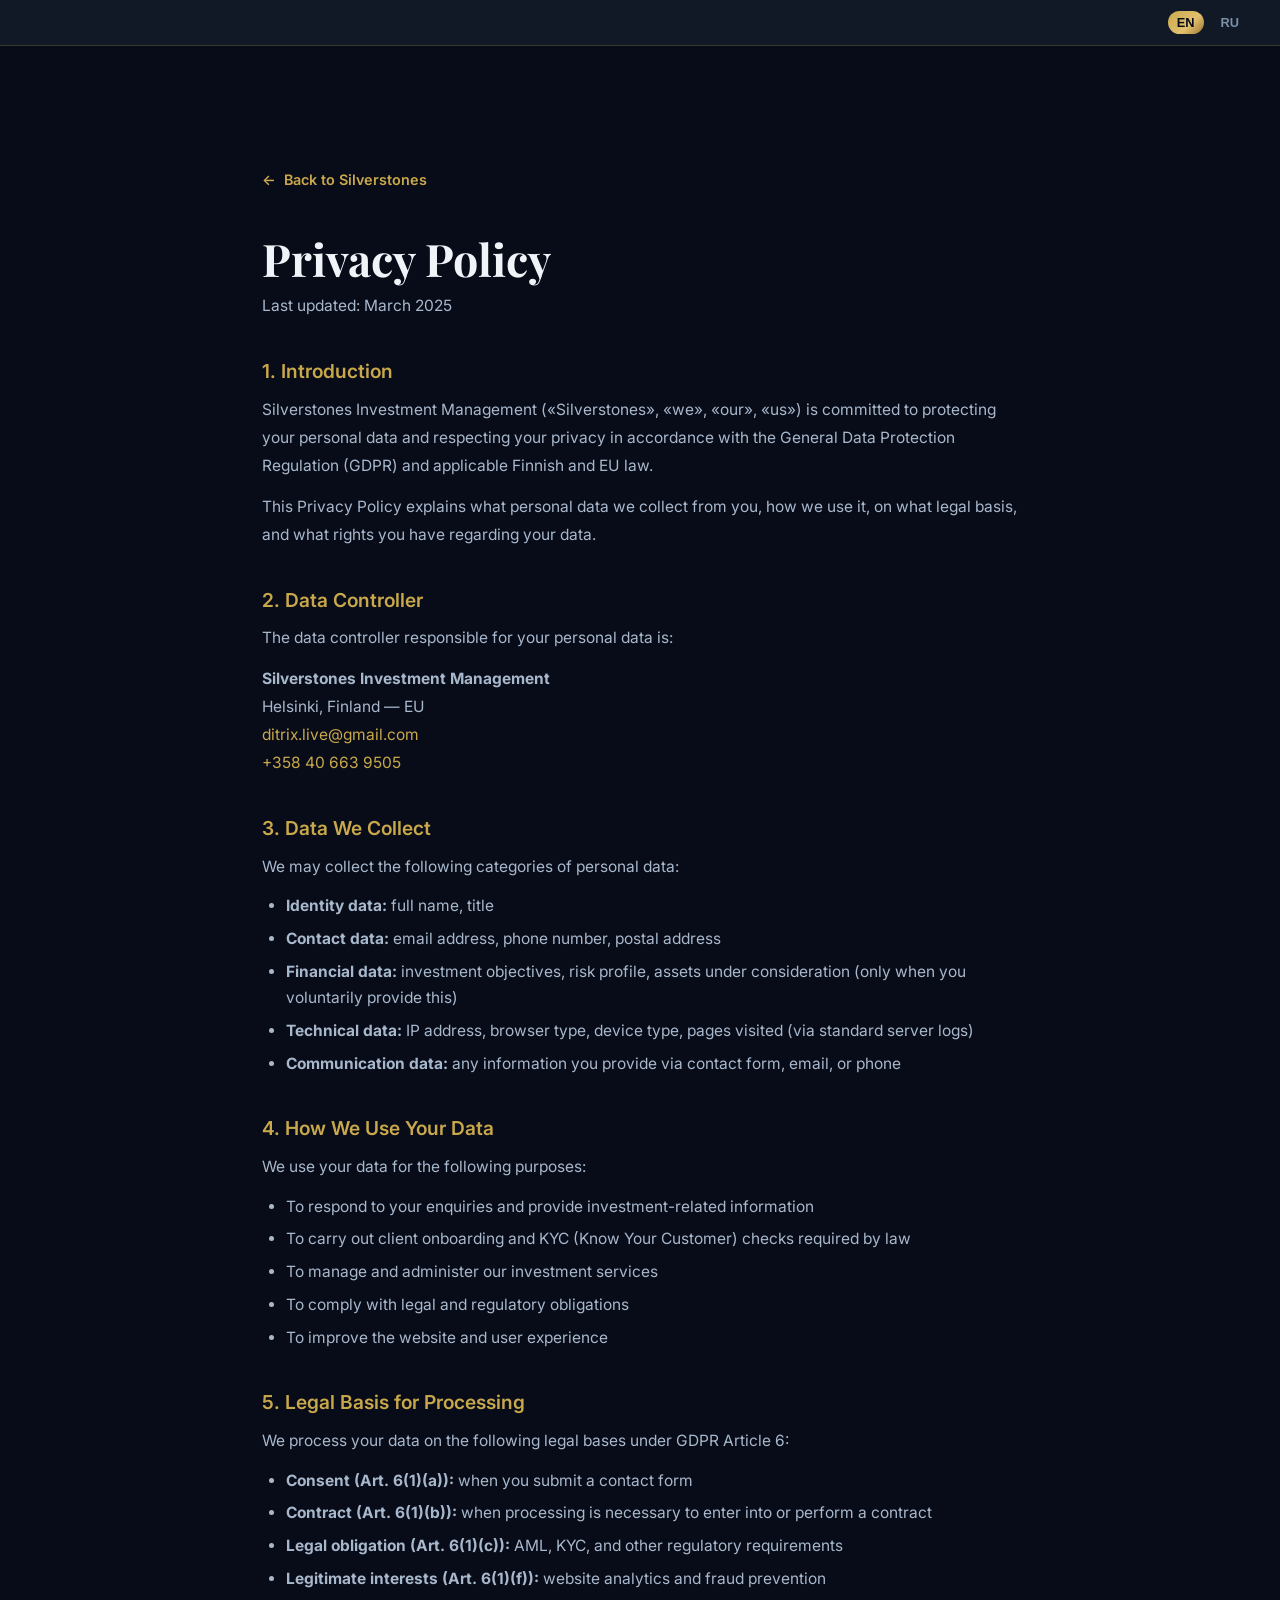
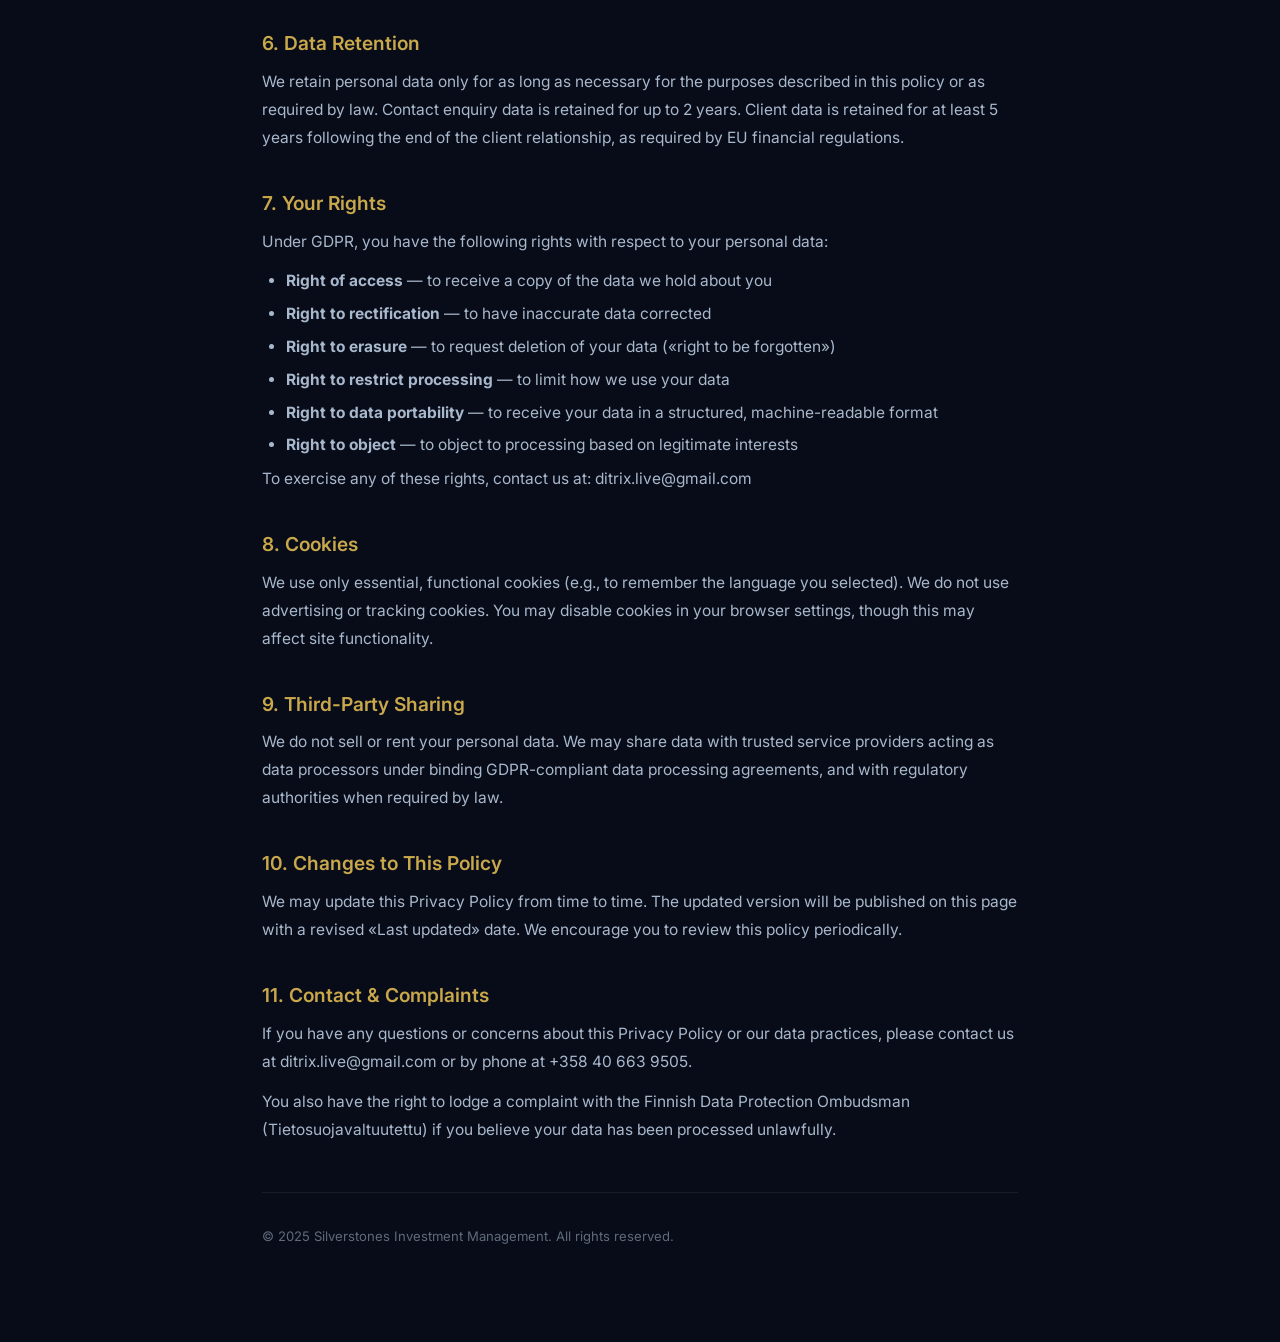
==== privacy-policy.html @ fac19ffa "Update website content and translations" ====
<!DOCTYPE html>
<html lang="en">

<head>
    <meta charset="UTF-8" />
    <meta name="viewport" content="width=device-width, initial-scale=1.0" />
    <meta name="description"
        content="Silverstones Privacy Policy — how we collect, use, and protect your personal data in compliance with GDPR." />
    <title>Privacy Policy | Silverstones</title>
    <link rel="stylesheet" href="style.css" />
    <style>
        .pp-wrap {
            max-width: 820px;
            margin: 0 auto;
            padding: 120px 2rem 80px;
        }

        .pp-wrap h1 {
            color: var(--white);
            margin-bottom: 0.5rem;
            font-size: clamp(1.8rem, 4vw, 2.8rem);
        }

        .pp-date {
            font-size: 0.85rem;
            color: var(--silver);
            margin-bottom: 3rem;
        }

        .pp-wrap h2 {
            color: var(--gold);
            font-size: 1.2rem;
            font-family: 'Inter', sans-serif;
            margin: 2.5rem 0 0.8rem;
        }

        .pp-wrap p,
        .pp-wrap li {
            color: var(--silver);
            font-size: 0.97rem;
            margin-bottom: 0.8rem;
        }

        .pp-wrap ul {
            padding-left: 1.5rem;
            list-style: disc;
        }

        .pp-wrap ul li {
            margin-bottom: 0.4rem;
        }

        .pp-back {
            display: inline-flex;
            align-items: center;
            gap: 0.5rem;
            color: var(--gold);
            font-weight: 600;
            margin-bottom: 2.5rem;
            font-size: 0.9rem;
            transition: opacity 0.2s;
        }

        .pp-back:hover {
            opacity: 0.75;
        }

        .lang-bar {
            background: var(--navy-mid);
            border-bottom: 1px solid var(--glass-border);
            padding: 0.7rem 2rem;
            display: flex;
            justify-content: flex-end;
            gap: 0.5rem;
            position: sticky;
            top: 0;
            z-index: 100;
        }
    </style>
</head>

<body>

    <div class="lang-bar">
        <button class="lang-btn active" id="btn-en" onclick="setLang('en')">EN</button>
        <button class="lang-btn" id="btn-ru" onclick="setLang('ru')">RU</button>
    </div>

    <div class="pp-wrap">
        <a href="index.html" class="pp-back">
            ← <span data-en="Back to Silverstones" data-ru="Назад на сайт">Back to Silverstones</span>
        </a>

        <h1 data-en="Privacy Policy" data-ru="Политика конфиденциальности">Privacy Policy</h1>
        <p class="pp-date" data-en="Last updated: March 2025" data-ru="Последнее обновление: март 2025">Last updated:
            March 2025</p>

        <!-- 1 -->
        <h2 data-en="1. Introduction" data-ru="1. Введение">1. Introduction</h2>
        <p data-en="Silverstones Investment Management («Silverstones», «we», «our», «us») is committed to protecting your personal data and respecting your privacy in accordance with the General Data Protection Regulation (GDPR) and applicable Finnish and EU law."
            data-ru="Silverstones Investment Management («Silverstones», «мы», «нас», «наш») обязуется защищать ваши персональные данные и уважать вашу конфиденциальность в соответствии с Общим регламентом о защите данных (GDPR) и применимым финским и европейским законодательством.">
            Silverstones Investment Management («Silverstones», «we», «our», «us») is committed to protecting your
            personal data and respecting your privacy in accordance with the General Data Protection Regulation (GDPR)
            and applicable Finnish and EU law.
        </p>
        <p data-en="This Privacy Policy explains what personal data we collect from you, how we use it, on what legal basis, and what rights you have regarding your data."
            data-ru="Настоящая Политика конфиденциальности объясняет, какие персональные данные мы собираем, как мы их используем, на каком правовом основании, и какими правами в отношении ваших данных вы обладаете.">
            This Privacy Policy explains what personal data we collect from you, how we use it, on what legal basis, and
            what rights you have regarding your data.
        </p>

        <!-- 2 -->
        <h2 data-en="2. Data Controller" data-ru="2. Контролёр данных">2. Data Controller</h2>
        <p data-en="The data controller responsible for your personal data is:"
            data-ru="Контролёром, ответственным за ваши персональные данные, является:">
            The data controller responsible for your personal data is:
        </p>
        <p><strong>Silverstones Investment Management</strong><br />
            Helsinki, Finland — EU<br />
            <a href="mailto:ditrix.live@gmail.com" style="color:var(--gold)">ditrix.live@gmail.com</a><br />
            <a href="tel:+358406639505" style="color:var(--gold)">+358 40 663 9505</a>
        </p>

        <!-- 3 -->
        <h2 data-en="3. Data We Collect" data-ru="3. Данные, которые мы собираем">3. Data We Collect</h2>
        <p data-en="We may collect the following categories of personal data:"
            data-ru="Мы можем собирать следующие категории персональных данных:">
            We may collect the following categories of personal data:
        </p>
        <ul>
            <li data-en="<strong>Identity data:</strong> full name, title"
                data-ru="<strong>Идентификационные данные:</strong> полное имя, обращение"><strong>Identity
                    data:</strong> full name, title</li>
            <li data-en="<strong>Contact data:</strong> email address, phone number, postal address"
                data-ru="<strong>Контактные данные:</strong> адрес электронной почты, номер телефона, почтовый адрес">
                <strong>Contact data:</strong> email address, phone number, postal address</li>
            <li data-en="<strong>Financial data:</strong> investment objectives, risk profile, assets under consideration (only when you voluntarily provide this)"
                data-ru="<strong>Финансовые данные:</strong> инвестиционные цели, риск-профиль, рассматриваемые активы (только при добровольном предоставлении)">
                <strong>Financial data:</strong> investment objectives, risk profile (only when voluntarily provided)
            </li>
            <li data-en="<strong>Technical data:</strong> IP address, browser type, device type, pages visited (via standard server logs)"
                data-ru="<strong>Технические данные:</strong> IP-адрес, тип браузера, тип устройства, посещённые страницы (через стандартные серверные журналы)">
                <strong>Technical data:</strong> IP address, browser type, pages visited (via server logs)</li>
            <li data-en="<strong>Communication data:</strong> any information you provide via contact form, email, or phone"
                data-ru="<strong>Данные коммуникаций:</strong> любая информация, предоставленная через форму обратной связи, электронную почту или телефон">
                <strong>Communication data:</strong> information you provide via contact form, email, or phone</li>
        </ul>

        <!-- 4 -->
        <h2 data-en="4. How We Use Your Data" data-ru="4. Как мы используем ваши данные">4. How We Use Your Data</h2>
        <p data-en="We use your data for the following purposes:"
            data-ru="Мы используем ваши данные в следующих целях:">
            We use your data for the following purposes:
        </p>
        <ul>
            <li data-en="To respond to your enquiries and provide investment-related information"
                data-ru="Для ответа на ваши запросы и предоставления информации об инвестициях">To respond to your
                enquiries and provide investment-related information</li>
            <li data-en="To carry out client onboarding and KYC (Know Your Customer) checks required by law"
                data-ru="Для проведения онбординга клиентов и проверок KYC (Знай своего клиента), требуемых законом">To
                carry out client onboarding and KYC checks required by law</li>
            <li data-en="To manage and administer our investment services"
                data-ru="Для управления и администрирования наших инвестиционных услуг">To manage and administer our
                investment services</li>
            <li data-en="To comply with legal and regulatory obligations"
                data-ru="Для соблюдения юридических и регуляторных обязательств">To comply with legal and regulatory
                obligations</li>
            <li data-en="To improve the website and user experience"
                data-ru="Для улучшения веб-сайта и пользовательского опыта">To improve the website and user experience
            </li>
        </ul>

        <!-- 5 -->
        <h2 data-en="5. Legal Basis for Processing" data-ru="5. Правовые основания для обработки">5. Legal Basis for
            Processing</h2>
        <p data-en="We process your data on the following legal bases under GDPR Article 6:"
            data-ru="Мы обрабатываем ваши данные на следующих правовых основаниях в соответствии со статьёй 6 GDPR:">
            We process your data on the following legal bases under GDPR Article 6:
        </p>
        <ul>
            <li data-en="<strong>Consent (Art. 6(1)(a)):</strong> when you submit a contact form"
                data-ru="<strong>Согласие (ст. 6(1)(а)):</strong> при отправке формы обратной связи"><strong>Consent
                    (Art. 6(1)(a)):</strong> when you submit a contact form</li>
            <li data-en="<strong>Contract (Art. 6(1)(b)):</strong> when processing is necessary to enter into or perform a contract"
                data-ru="<strong>Договор (ст. 6(1)(б)):</strong> когда обработка необходима для заключения или исполнения договора">
                <strong>Contract (Art. 6(1)(b)):</strong> to perform a contract</li>
            <li data-en="<strong>Legal obligation (Art. 6(1)(c)):</strong> AML, KYC, and other regulatory requirements"
                data-ru="<strong>Юридическое обязательство (ст. 6(1)(в)):</strong> ПОД/ФТ, KYC и иные регуляторные требования">
                <strong>Legal obligation (Art. 6(1)(c)):</strong> AML, KYC, regulatory compliance</li>
            <li data-en="<strong>Legitimate interests (Art. 6(1)(f)):</strong> website analytics and fraud prevention"
                data-ru="<strong>Законные интересы (ст. 6(1)(ф)):</strong> аналитика сайта и предотвращение мошенничества">
                <strong>Legitimate interests (Art. 6(1)(f)):</strong> website analytics and fraud prevention</li>
        </ul>

        <!-- 6 -->
        <h2 data-en="6. Data Retention" data-ru="6. Сроки хранения данных">6. Data Retention</h2>
        <p data-en="We retain personal data only for as long as necessary for the purposes described in this policy or as required by law. Contact enquiry data is retained for up to 2 years. Client data is retained for at least 5 years following the end of the client relationship, as required by EU financial regulations."
            data-ru="Мы храним персональные данные только столько, сколько необходимо для целей, описанных в настоящей политике, или сколько требует закон. Данные контактных запросов хранятся до 2 лет. Данные клиентов хранятся не менее 5 лет после окончания клиентских отношений в соответствии с требованиями финансового законодательства ЕС.">
            We retain personal data only for as long as necessary or as required by law. Contact enquiry data is
            retained for up to 2 years. Client data is retained for at least 5 years following the end of the client
            relationship, as required by EU financial regulations.
        </p>

        <!-- 7 -->
        <h2 data-en="7. Your Rights" data-ru="7. Ваши права">7. Your Rights</h2>
        <p data-en="Under GDPR, you have the following rights with respect to your personal data:"
            data-ru="В соответствии с GDPR у вас есть следующие права в отношении ваших персональных данных:">
            Under GDPR, you have the following rights with respect to your personal data:
        </p>
        <ul>
            <li data-en="<strong>Right of access</strong> — to receive a copy of the data we hold about you"
                data-ru="<strong>Право на доступ</strong> — получить копию данных, которые мы о вас храним">
                <strong>Right of access</strong></li>
            <li data-en="<strong>Right to rectification</strong> — to have inaccurate data corrected"
                data-ru="<strong>Право на исправление</strong> — исправить неточные данные"><strong>Right to
                    rectification</strong></li>
            <li data-en="<strong>Right to erasure</strong> — to request deletion of your data («right to be forgotten»)"
                data-ru="<strong>Право на удаление</strong> — запросить удаление данных («право быть забытым»)">
                <strong>Right to erasure</strong></li>
            <li data-en="<strong>Right to restrict processing</strong> — to limit how we use your data"
                data-ru="<strong>Право на ограничение обработки</strong> — ограничить способы использования ваших данных">
                <strong>Right to restrict processing</strong></li>
            <li data-en="<strong>Right to data portability</strong> — to receive your data in a structured, machine-readable format"
                data-ru="<strong>Право на переносимость данных</strong> — получить данные в структурированном машиночитаемом формате">
                <strong>Right to data portability</strong></li>
            <li data-en="<strong>Right to object</strong> — to object to processing based on legitimate interests"
                data-ru="<strong>Право на возражение</strong> — возразить против обработки на основе законных интересов">
                <strong>Right to object</strong></li>
        </ul>
        <p data-en="To exercise any of these rights, contact us at: ditrix.live@gmail.com"
            data-ru="Для реализации любого из этих прав свяжитесь с нами: ditrix.live@gmail.com">
            To exercise any of these rights, contact us at: <a href="mailto:ditrix.live@gmail.com"
                style="color:var(--gold)">ditrix.live@gmail.com</a>
        </p>

        <!-- 8 -->
        <h2 data-en="8. Cookies" data-ru="8. Файлы cookie">8. Cookies</h2>
        <p data-en="We use only essential, functional cookies (e.g., to remember the language you selected). We do not use advertising or tracking cookies. You may disable cookies in your browser settings, though this may affect site functionality."
            data-ru="Мы используем только необходимые функциональные cookies (например, для запоминания выбранного языка). Мы не используем рекламные или отслеживающие cookies. Вы можете отключить cookies в настройках браузера, хотя это может повлиять на работу сайта.">
            We use only essential, functional cookies (e.g., to remember your language preference). We do not use
            advertising or tracking cookies.
        </p>

        <!-- 9 -->
        <h2 data-en="9. Third-Party Sharing" data-ru="9. Передача данных третьим лицам">9. Third-Party Sharing</h2>
        <p data-en="We do not sell or rent your personal data. We may share data with trusted service providers acting as data processors under binding GDPR-compliant data processing agreements, and with regulatory authorities when required by law."
            data-ru="Мы не продаём и не сдаём в аренду ваши персональные данные. Мы можем передавать данные доверенным поставщикам услуг, действующим в качестве обработчиков данных в рамках обязывающих соглашений об обработке данных, соответствующих GDPR, а также регуляторным органам в случаях, предусмотренных законом.">
            We do not sell or rent your personal data. We may share data with trusted service providers under
            GDPR-compliant data processing agreements, and with regulatory authorities when required by law.
        </p>

        <!-- 10 -->
        <h2 data-en="10. Changes to This Policy" data-ru="10. Изменения в настоящей политике">10. Changes to This Policy
        </h2>
        <p data-en="We may update this Privacy Policy from time to time. The updated version will be published on this page with a revised «Last updated» date. We encourage you to review this policy periodically."
            data-ru="Мы можем периодически обновлять настоящую Политику конфиденциальности. Обновлённая версия будет опубликована на этой странице с изменённой датой «Последнее обновление». Мы рекомендуем периодически просматривать эту политику.">
            We may update this Privacy Policy from time to time. The updated version will be published on this page with
            a revised date. We encourage you to review this policy periodically.
        </p>

        <!-- 11 -->
        <h2 data-en="11. Contact & Complaints" data-ru="11. Контакты и жалобы">11. Contact & Complaints</h2>
        <p data-en="If you have any questions or concerns about this Privacy Policy or our data practices, please contact us at ditrix.live@gmail.com or by phone at +358 40 663 9505."
            data-ru="Если у вас есть вопросы или опасения относительно настоящей Политики конфиденциальности или наших практик обработки данных, пожалуйста, свяжитесь с нами по адресу ditrix.live@gmail.com или по телефону +358 40 663 9505.">
            If you have any questions or concerns, please contact us at <a href="mailto:ditrix.live@gmail.com"
                style="color:var(--gold)">ditrix.live@gmail.com</a> or <a href="tel:+358406639505"
                style="color:var(--gold)">+358 40 663 9505</a>.
        </p>
        <p data-en="You also have the right to lodge a complaint with the Finnish Data Protection Ombudsman (Tietosuojavaltuutettu) if you believe your data has been processed unlawfully."
            data-ru="Вы также имеете право подать жалобу Уполномоченному по защите данных Финляндии (Tietosuojavaltuutettu), если считаете, что ваши данные обрабатываются незаконно.">
            You also have the right to lodge a complaint with the Finnish Data Protection Ombudsman
            (Tietosuojavaltuutettu).
        </p>

        <p
            style="margin-top:3rem; padding-top:2rem; border-top:1px solid rgba(255,255,255,0.07); font-size:0.82rem; color:rgba(168,184,204,0.55)">
            <span data-en="© 2025 Silverstones Investment Management. All rights reserved."
                data-ru="© 2025 Silverstones Investment Management. Все права защищены.">
                © 2025 Silverstones Investment Management. All rights reserved.
            </span>
        </p>
    </div>

    <script>
        let currentLang = localStorage.getItem('ss-lang') || 'en';
        function setLang(lang) {
            currentLang = lang;
            localStorage.setItem('ss-lang', lang);
            document.querySelectorAll('.lang-btn').forEach(b => b.classList.remove('active'));
            document.getElementById('btn-' + lang)?.classList.add('active');
            document.querySelectorAll('[data-en]').forEach(el => {
                const text = el.getAttribute('data-' + lang);
                if (!text) return;
                if (text.includes('<')) el.innerHTML = text;
                else el.textContent = text;
            });
            document.documentElement.lang = lang;
        }
        document.addEventListener('DOMContentLoaded', () => setLang(currentLang));
    </script>
</body>

</html>
---- style.css ----
/* ========== SILVERSTONES — DESIGN SYSTEM ========== */
@import url('https://fonts.googleapis.com/css2?family=Playfair+Display:wght@400;600;700&family=Inter:wght@300;400;500;600&display=swap');

/* ─── RESET & BASE ─────────────────────────────── */
*,
*::before,
*::after {
  box-sizing: border-box;
  margin: 0;
  padding: 0;
}

/* Prevent ALL images from ever exceeding their container */
img {
  max-width: 100%;
  height: auto;
  display: block;
}

html {
  scroll-behavior: smooth;
  font-size: 16px;
  overflow-x: hidden;
  /* prevents horizontal scroll at root */
}

body {
  font-family: 'Inter', sans-serif;
  background: var(--navy-deep);
  color: var(--white);
  line-height: 1.7;
  overflow-x: hidden;
  width: 100%;
}

/* ─── DESIGN TOKENS ────────────────────────────── */
:root {
  --navy-deep: #080c18;
  --navy-dark: #0d1421;
  --navy-mid: #111927;
  --navy-light: #182236;
  --gold: #c9a84c;
  --gold-light: #e2c06e;
  --gold-dim: #8a6d2f;
  --silver: #a8b8cc;
  --silver-light: #d0dce8;
  --white: #f0f4f8;
  --text-muted: #7c8fa3;
  --border: rgba(201, 168, 76, 0.18);
  --glass-bg: rgba(13, 20, 33, 0.72);
  --glass-border: rgba(201, 168, 76, 0.22);
  --gradient-gold: linear-gradient(135deg, #c9a84c 0%, #e2c06e 60%, #9a7530 100%);
  --section-pad: 100px 0;
  --radius: 12px;
  --transition: 0.35s cubic-bezier(.4, 0, .2, 1);
}

/* ─── TYPOGRAPHY ───────────────────────────────── */
h1,
h2,
h3 {
  font-family: 'Playfair Display', serif;
}

h1 {
  font-size: clamp(1.8rem, 6vw, 4rem);
  font-weight: 700;
  line-height: 1.15;
}

h2 {
  font-size: clamp(1.5rem, 4vw, 2.8rem);
  font-weight: 600;
  line-height: 1.2;
}

h3 {
  font-size: clamp(1.1rem, 2.5vw, 1.5rem);
  font-weight: 600;
}

p {
  color: var(--silver);
  font-size: .95rem;
  line-height: 1.8;
}

a {
  text-decoration: none;
  color: inherit;
}

/* ─── LAYOUT CONTAINER ─────────────────────────── */
.container {
  width: 100%;
  max-width: 1180px;
  margin: 0 auto;
  padding: 0 clamp(16px, 4vw, 40px);
  position: relative;
  z-index: 2;
}

/* ─── NAVBAR ───────────────────────────────────── */
#navbar {
  position: fixed;
  top: 0;
  left: 0;
  right: 0;
  z-index: 1200;
  backdrop-filter: blur(18px);
  -webkit-backdrop-filter: blur(18px);
  background: rgba(8, 12, 24, 0.9);
  border-bottom: 1px solid rgba(201, 168, 76, 0.1);
  transition: background var(--transition);
}

.nav-inner {
  max-width: 1180px;
  margin: 0 auto;
  display: flex;
  align-items: center;
  justify-content: space-between;
  height: 68px;
  padding: 0 clamp(14px, 3vw, 32px);
  gap: 12px;
}

.nav-logo {
  display: flex;
  align-items: center;
  gap: 10px;
  flex-shrink: 0;
}

.nav-logo img {
  height: 38px;
  width: auto;
}

.nav-logo-text {
  font-family: 'Playfair Display', serif;
  font-size: 1.15rem;
  font-weight: 700;
  background: var(--gradient-gold);
  -webkit-background-clip: text;
  -webkit-text-fill-color: transparent;
  background-clip: text;
  letter-spacing: .04em;
  white-space: nowrap;
}

.nav-links {
  display: flex;
  align-items: center;
  gap: 24px;
  list-style: none;
  flex: 1;
  justify-content: center;
}

.nav-links a {
  font-size: .85rem;
  font-weight: 500;
  color: var(--silver-light);
  letter-spacing: .04em;
  transition: color var(--transition);
}

.nav-links a:hover,
.nav-links a.active {
  color: var(--gold-light);
}

.nav-right {
  display: flex;
  align-items: center;
  gap: 12px;
  flex-shrink: 0;
}

.lang-switcher {
  display: flex;
  align-items: center;
  gap: 4px;
  background: rgba(255, 255, 255, 0.05);
  border: 1px solid var(--border);
  border-radius: 20px;
  padding: 3px 5px;
}

.lang-btn {
  background: none;
  border: none;
  cursor: pointer;
  font-size: .8rem;
  font-weight: 600;
  color: var(--text-muted);
  padding: 4px 9px;
  border-radius: 16px;
  transition: all var(--transition);
}

.lang-btn.active {
  background: var(--gradient-gold);
  color: var(--navy-deep);
}

.hamburger {
  display: none;
  flex-direction: column;
  gap: 5px;
  cursor: pointer;
  padding: 6px;
  background: none;
  border: none;
  flex-shrink: 0;
}

.hamburger span {
  width: 22px;
  height: 2px;
  background: var(--silver-light);
  border-radius: 2px;
  transition: all var(--transition);
  display: block;
}

/* ─── MOBILE MENU OVERLAY ──────────────────────── */
.mobile-menu {
  display: none;
  position: fixed;
  top: 0;
  left: 0;
  right: 0;
  bottom: 0;
  background: rgba(8, 12, 24, 0.98);
  backdrop-filter: blur(16px);
  -webkit-backdrop-filter: blur(16px);
  flex-direction: column;
  align-items: center;
  justify-content: center;
  gap: 20px;
  z-index: 1100;
  padding: 80px 24px 40px;
}

.mobile-menu.open {
  display: flex;
}

.mobile-menu a {
  font-size: 1.5rem;
  font-family: 'Playfair Display', serif;
  color: var(--white);
  text-align: center;
  padding: 8px 0;
  border-bottom: 1px solid rgba(201, 168, 76, 0.12);
  width: 100%;
  max-width: 280px;
}

.mobile-lang {
  margin-top: 24px;
  display: flex;
  gap: 12px;
}

/* ─── HERO SECTION ─────────────────────────────── */
#hero {
  min-height: 100vh;
  display: flex;
  flex-direction: column;
  align-items: center;
  justify-content: center;
  text-align: center;
  position: relative;
  overflow: hidden;
  padding: 100px 16px 80px;
  background: url('images/hero_bg.png') center/cover no-repeat, var(--navy-deep);
}

#hero::before {
  content: '';
  position: absolute;
  inset: 0;
  background: linear-gradient(135deg,
      rgba(8, 12, 24, 0.90) 0%,
      rgba(8, 12, 24, 0.70) 50%,
      rgba(8, 12, 24, 0.85) 100%);
}

.hero-bg,
.hero-overlay {
  display: none;
}

/* kept in HTML but hidden via CSS */

.hero-content {
  position: relative;
  z-index: 2;
  width: 100%;
  max-width: 760px;
  margin: 0 auto;
  padding: 0 8px;
}

/* HERO LOGO (large diamond) — must be constrained */
.hero-logo {
  max-width: min(280px, 55vw);
  width: 100%;
  margin: 0 auto 28px;
}

.hero-tagline {
  display: block;
  font-size: clamp(.72rem, 2.2vw, .85rem);
  letter-spacing: .18em;
  text-transform: uppercase;
  color: var(--gold);
  margin-bottom: 20px;
}

.hero-title {
  margin-bottom: 20px;
  color: var(--white);
  word-break: break-word;
  overflow-wrap: break-word;
}

.hero-title span {
  background: var(--gradient-gold);
  -webkit-background-clip: text;
  -webkit-text-fill-color: transparent;
  background-clip: text;
}

.hero-desc {
  color: var(--silver-light);
  font-size: clamp(.88rem, 2.5vw, 1rem);
  max-width: 540px;
  margin: 0 auto 36px;
  overflow-wrap: break-word;
}

.hero-scroll {
  display: flex;
  flex-direction: column;
  align-items: center;
  gap: 6px;
  margin-top: 32px;
  color: var(--text-muted);
  font-size: .78rem;
  letter-spacing: .1em;
}

.hero-scroll svg {
  width: 18px;
  height: 18px;
}

.btn-primary {
  display: inline-flex;
  align-items: center;
  gap: 10px;
  padding: 14px 32px;
  background: var(--gradient-gold);
  color: var(--navy-deep);
  font-weight: 600;
  font-size: .88rem;
  border-radius: 4px;
  text-transform: uppercase;
  transition: all var(--transition);
  border: none;
  cursor: pointer;
  white-space: nowrap;
}

.btn-ghost {
  padding: 14px 32px;
  background: transparent;
  color: var(--silver-light);
  font-weight: 500;
  font-size: .88rem;
  border-radius: 4px;
  text-transform: uppercase;
  border: 1px solid var(--border);
  transition: all var(--transition);
  cursor: pointer;
  white-space: nowrap;
}

/* ─── HERO STATS (desktop) ─────────────────────── */
.hero-stats {
  display: flex;
  gap: 48px;
  margin-top: 48px;
  justify-content: center;
  flex-wrap: wrap;
}

.hero-stat .number {
  font-family: 'Playfair Display', serif;
  font-size: 1.8rem;
  font-weight: 700;
  background: var(--gradient-gold);
  -webkit-background-clip: text;
  -webkit-text-fill-color: transparent;
  background-clip: text;
}

.hero-stat .label {
  font-size: .75rem;
  color: var(--text-muted);
  text-transform: uppercase;
  letter-spacing: .06em;
}

/* ─── SECTIONS COMMON ──────────────────────────── */
#mission,
#who-we-are,
#philosophy,
#team,
#investments,
#contacts,
#directions {
  padding: var(--section-pad);
}

.section-label {
  color: var(--gold);
  text-transform: uppercase;
  letter-spacing: .14em;
  font-size: .78rem;
  margin-bottom: 10px;
  display: block;
}

.gold-line,
.gold-divider {
  width: 40px;
  height: 2px;
  background: var(--gold);
  margin: 20px 0;
}

.section-subtitle {
  color: var(--silver);
  max-width: 640px;
}

/* ─── MISSION ──────────────────────────────────── */
#mission {
  background: var(--navy-dark);
}

.mission-grid {
  display: grid;
  grid-template-columns: 1fr 1fr;
  gap: 72px;
  align-items: center;
}

.mission-image-side {
  position: relative;
}

.mission-image-side img {
  width: 100%;
  border-radius: var(--radius);
  height: 460px;
  object-fit: cover;
}

.mission-badge {
  position: absolute;
  bottom: 20px;
  left: -16px;
  background: var(--glass-bg);
  border: 1px solid var(--glass-border);
  backdrop-filter: blur(10px);
  padding: 18px;
  border-radius: var(--radius);
  max-width: 220px;
}

/* ─── WHO WE ARE ────────────────────────────────── */
#who-we-are {
  background: var(--navy-mid);
}

.who-cards {
  display: grid;
  grid-template-columns: repeat(3, 1fr);
  gap: 24px;
  margin-top: 40px;
}

.who-card {
  background: var(--navy-light);
  border: 1px solid var(--border);
  padding: 28px;
  border-radius: var(--radius);
  transition: all var(--transition);
}

.who-card:hover {
  transform: translateY(-4px);
  border-color: var(--gold);
}

/* ─── PHILOSOPHY ────────────────────────────────── */
#philosophy {
  background: var(--navy-deep);
}

.phil-pillars {
  display: grid;
  grid-template-columns: repeat(3, 1fr);
  gap: 24px;
  margin-top: 40px;
}

.phil-card {
  background: var(--glass-bg);
  border: 1px solid var(--glass-border);
  padding: 28px;
  border-radius: var(--radius);
  text-align: center;
}

/* ─── TEAM ──────────────────────────────────────── */
#team {
  background: var(--navy-dark);
}

.team-grid {
  display: grid;
  grid-template-columns: repeat(3, 1fr);
  gap: 24px;
  margin-top: 40px;
}

.team-card {
  background: var(--navy-light);
  border-radius: var(--radius);
  overflow: hidden;
  border: 1px solid var(--border);
}

/* ALEXEY's actual photo */
.team-photo {
  width: 100%;
  height: 280px;
  object-fit: cover;
  object-position: center 45%;
  display: block;
}

.team-photo-placeholder {
  width: 100%;
  height: 240px;
  background: #1a2233;
  display: flex;
  align-items: center;
  justify-content: center;
  flex-direction: column;
  gap: 10px;
  color: var(--text-muted);
  font-size: .85rem;
}

.cs-icon {
  font-size: 2rem;
}

.team-info {
  padding: 22px;
}

.team-name {
  font-family: 'Playfair Display', serif;
  font-size: 1.1rem;
  font-weight: 600;
  color: var(--white);
  margin-bottom: 6px;
}

.team-role {
  font-size: .78rem;
  color: var(--gold);
  text-transform: uppercase;
  letter-spacing: .1em;
  margin-bottom: 12px;
}

.team-bio {
  font-size: .84rem;
  line-height: 1.7;
}

/* ─── DIRECTIONS ────────────────────────────────── */
#directions {
  background: var(--navy-mid);
}

.directions-grid {
  display: grid;
  grid-template-columns: repeat(2, 1fr);
  gap: 24px;
  margin-top: 40px;
}

.direction-card {
  background: var(--navy-light);
  border: 1px solid var(--border);
  border-radius: var(--radius);
  padding: 28px;
  transition: all var(--transition);
}

.direction-card:hover {
  border-color: var(--gold-dim);
  transform: translateY(-3px);
}

.direction-num {
  font-family: 'Playfair Display', serif;
  font-size: 2rem;
  color: var(--gold-dim);
  margin-bottom: 12px;
}

.direction-tag {
  display: inline-block;
  margin-top: 14px;
  font-size: .72rem;
  text-transform: uppercase;
  letter-spacing: .12em;
  color: var(--gold);
  border: 1px solid var(--border);
  border-radius: 20px;
  padding: 4px 12px;
}

/* ─── CONTACTS ──────────────────────────────────── */
#contacts {
  background: var(--navy-dark);
}

.contacts-grid {
  display: grid;
  grid-template-columns: 1fr 1.3fr;
  gap: 56px;
  align-items: start;
  margin-top: 40px;
}

.contact-items {
  display: flex;
  flex-direction: column;
  gap: 22px;
}

.contact-item {
  display: flex;
  gap: 16px;
  align-items: flex-start;
}

.contact-icon-box {
  width: 46px;
  height: 46px;
  background: rgba(201, 168, 76, .1);
  border: 1px solid var(--border);
  border-radius: 10px;
  display: flex;
  align-items: center;
  justify-content: center;
  font-size: 1.1rem;
  flex-shrink: 0;
}

.contact-label {
  font-size: .72rem;
  letter-spacing: .1em;
  text-transform: uppercase;
  color: var(--text-muted);
  margin-bottom: 3px;
}

.contact-value {
  font-size: .95rem;
  color: var(--white);
  font-weight: 500;
}

.contact-value a {
  color: var(--white);
  transition: color var(--transition);
}

.contact-value a:hover {
  color: var(--gold-light);
}

.contact-form {
  background: var(--navy-mid);
  border: 1px solid var(--border);
  border-radius: var(--radius);
  padding: 36px 32px;
}

.form-group {
  margin-bottom: 18px;
}

.form-group label {
  display: block;
  font-size: .78rem;
  letter-spacing: .07em;
  text-transform: uppercase;
  color: var(--silver);
  margin-bottom: 7px;
}

.form-group input,
.form-group select,
.form-group textarea {
  width: 100%;
  background: rgba(8, 12, 24, .6);
  border: 1px solid rgba(168, 184, 204, .15);
  border-radius: 6px;
  padding: 12px 14px;
  color: var(--white);
  font-family: 'Inter', sans-serif;
  font-size: .88rem;
  outline: none;
  transition: border-color var(--transition);
  appearance: none;
  -webkit-appearance: none;
}

.form-group textarea {
  min-height: 110px;
  resize: vertical;
}

.form-group input:focus,
.form-group select:focus,
.form-group textarea:focus {
  border-color: var(--gold-dim);
}

.btn-submit {
  width: 100%;
  padding: 14px;
  background: var(--gradient-gold);
  border: none;
  color: var(--navy-deep);
  font-weight: 600;
  cursor: pointer;
  border-radius: 4px;
  font-family: 'Inter', sans-serif;
  font-size: .9rem;
  text-transform: uppercase;
  letter-spacing: .06em;
  margin-top: 6px;
}

/* ─── FOOTER ────────────────────────────────────── */
footer {
  padding: 56px 0 28px;
  background: var(--navy-deep);
  border-top: 1px solid var(--border);
}

.footer-inner {
  display: flex;
  justify-content: space-between;
  gap: 40px;
  flex-wrap: wrap;
  margin-bottom: 36px;
  align-items: flex-start;
}

.footer-brand {
  max-width: 280px;
}

.footer-logo {
  display: flex;
  align-items: center;
  gap: 10px;
  margin-bottom: 12px;
}

.footer-logo img {
  height: 34px;
}

.footer-logo-text {
  font-family: 'Playfair Display', serif;
  font-size: 1rem;
  font-weight: 700;
  background: var(--gradient-gold);
  -webkit-background-clip: text;
  -webkit-text-fill-color: transparent;
  background-clip: text;
}

.footer-desc {
  font-size: .84rem;
  color: var(--text-muted);
  line-height: 1.6;
}

.footer-links {
  display: flex;
  gap: 48px;
  flex-wrap: wrap;
}

.footer-links-col h5 {
  font-size: .74rem;
  text-transform: uppercase;
  letter-spacing: .12em;
  color: var(--gold);
  margin-bottom: 14px;
  font-family: 'Inter', sans-serif;
}

.footer-links-col ul {
  list-style: none;
  display: flex;
  flex-direction: column;
  gap: 9px;
}

.footer-links-col ul li a {
  font-size: .84rem;
  color: var(--text-muted);
  transition: color var(--transition);
}

.footer-links-col ul li a:hover {
  color: var(--silver-light);
}

.footer-bottom {
  border-top: 1px solid rgba(255, 255, 255, .06);
  padding-top: 24px;
  display: flex;
  justify-content: space-between;
  align-items: center;
  gap: 16px;
  flex-wrap: wrap;
}

.footer-copy {
  font-size: .8rem;
  color: var(--text-muted);
}

.footer-policy a {
  font-size: .8rem;
  color: var(--text-muted);
  transition: color var(--transition);
}

.footer-policy a:hover {
  color: var(--gold-light);
}

/* ─── ANIMATIONS ────────────────────────────────── */
.reveal {
  opacity: 0;
  transform: translateY(24px);
  transition: opacity .6s ease, transform .6s ease;
}

.reveal.visible {
  opacity: 1;
  transform: none;
}

.reveal-delay-1 {
  transition-delay: .1s;
}

.reveal-delay-2 {
  transition-delay: .2s;
}

.reveal-delay-3 {
  transition-delay: .3s;
}

.reveal-delay-4 {
  transition-delay: .4s;
}

/* ═══════════════════════════════════════════════════
   RESPONSIVE — TABLET  (≤ 960px)
═══════════════════════════════════════════════════ */
@media (max-width: 960px) {
  :root {
    --section-pad: 80px 0;
  }

  /* Hide desktop nav links, show hamburger */
  .nav-links {
    display: none;
  }

  .hamburger {
    display: flex;
  }

  /* Hamburger → X animation */
  .hamburger.open span:nth-child(1) {
    transform: translateY(7px) rotate(45deg);
  }

  .hamburger.open span:nth-child(2) {
    opacity: 0;
    transform: scaleX(0);
  }

  .hamburger.open span:nth-child(3) {
    transform: translateY(-7px) rotate(-45deg);
  }

  .mission-grid {
    grid-template-columns: 1fr;
    gap: 40px;
  }

  .who-cards {
    grid-template-columns: 1fr 1fr;
  }

  .phil-pillars {
    grid-template-columns: 1fr 1fr;
  }

  .team-grid {
    grid-template-columns: 1fr 1fr;
  }

  .directions-grid {
    grid-template-columns: 1fr;
  }

  .contacts-grid {
    grid-template-columns: 1fr;
    gap: 40px;
  }
}

/* ═══════════════════════════════════════════════════
   RESPONSIVE — MOBILE  (≤ 600px)
═══════════════════════════════════════════════════ */
@media (max-width: 600px) {
  :root {
    --section-pad: 60px 0;
  }

  /* ── Navbar ── */
  .nav-inner {
    height: 62px;
    padding: 0 14px;
  }

  .nav-logo-text {
    display: none;
  }

  /* hide text to save space */
  .nav-logo img {
    height: 34px;
  }

  /* ── Hero ── */
  #hero {
    padding: 88px 14px 60px;
  }

  .hero-logo {
    max-width: 52vw;
    margin-bottom: 20px;
  }

  .hero-tagline {
    font-size: .7rem;
    letter-spacing: .14em;
  }

  h1 {
    font-size: clamp(1.6rem, 7vw, 2.2rem);
  }

  .hero-title {
    padding: 0;
  }

  .hero-desc {
    font-size: .88rem;
    margin-bottom: 28px;
  }

  .btn-primary {
    width: 100%;
    justify-content: center;
    max-width: 320px;
  }

  .hero-scroll {
    margin-top: 20px;
  }

  .hero-stats {
    gap: 24px;
    margin-top: 36px;
  }

  .hero-stat .number {
    font-size: 1.5rem;
  }

  /* ── Mission ── */
  .mission-image-side img {
    height: 220px;
  }

  .mission-badge {
    position: relative;
    left: auto;
    bottom: auto;
    margin: 16px auto 0;
    max-width: 200px;
  }

  /* ── Grids — all single column ── */
  .who-cards {
    grid-template-columns: 1fr;
    gap: 16px;
  }

  .phil-pillars {
    grid-template-columns: 1fr;
    gap: 16px;
  }

  .team-grid {
    grid-template-columns: 1fr;
    max-width: 400px;
    margin: 40px auto 0;
  }

  .directions-grid {
    grid-template-columns: 1fr;
  }

  /* ── Team photo ── */
  .team-photo {
    height: 240px;
    object-position: center 45%;
  }

  /* ── Contacts form ── */
  .contact-form {
    padding: 24px 16px;
  }

  /* ── Footer ── */
  .footer-inner {
    flex-direction: column;
    align-items: center;
    text-align: center;
    gap: 28px;
  }

  .footer-brand {
    max-width: 100%;
  }

  .footer-logo {
    justify-content: center;
  }

  .footer-links {
    flex-direction: row;
    justify-content: center;
    gap: 32px;
    width: 100%;
  }

  .footer-links-col ul {
    align-items: center;
  }

  .footer-bottom {
    flex-direction: column;
    text-align: center;
    gap: 10px;
  }
}

/* ═══════════════════════════════════════════════════
   RESPONSIVE — VERY SMALL (≤ 380px)
═══════════════════════════════════════════════════ */
@media (max-width: 380px) {
  .hero-logo {
    max-width: 60vw;
  }

  .btn-primary {
    padding: 12px 20px;
    font-size: .82rem;
  }

  .footer-links {
    flex-direction: column;
    align-items: center;
    gap: 20px;
  }
}
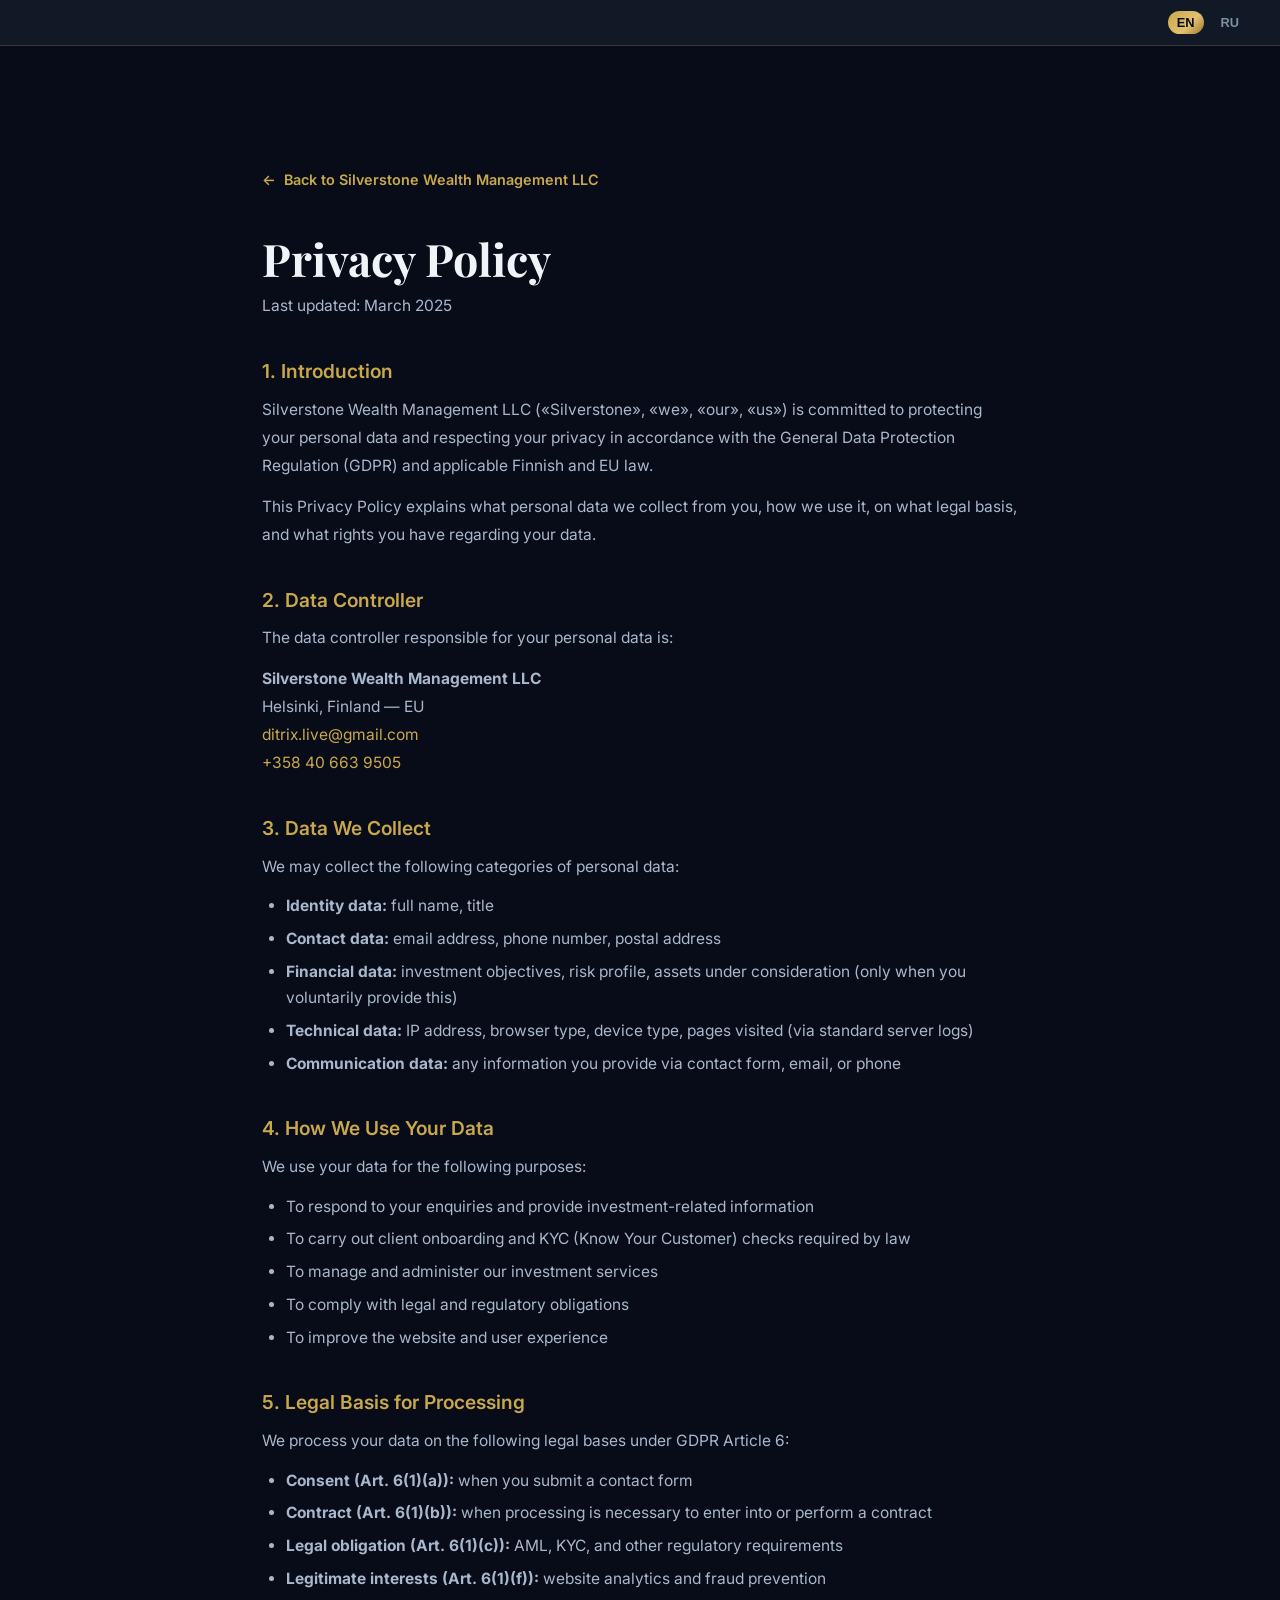
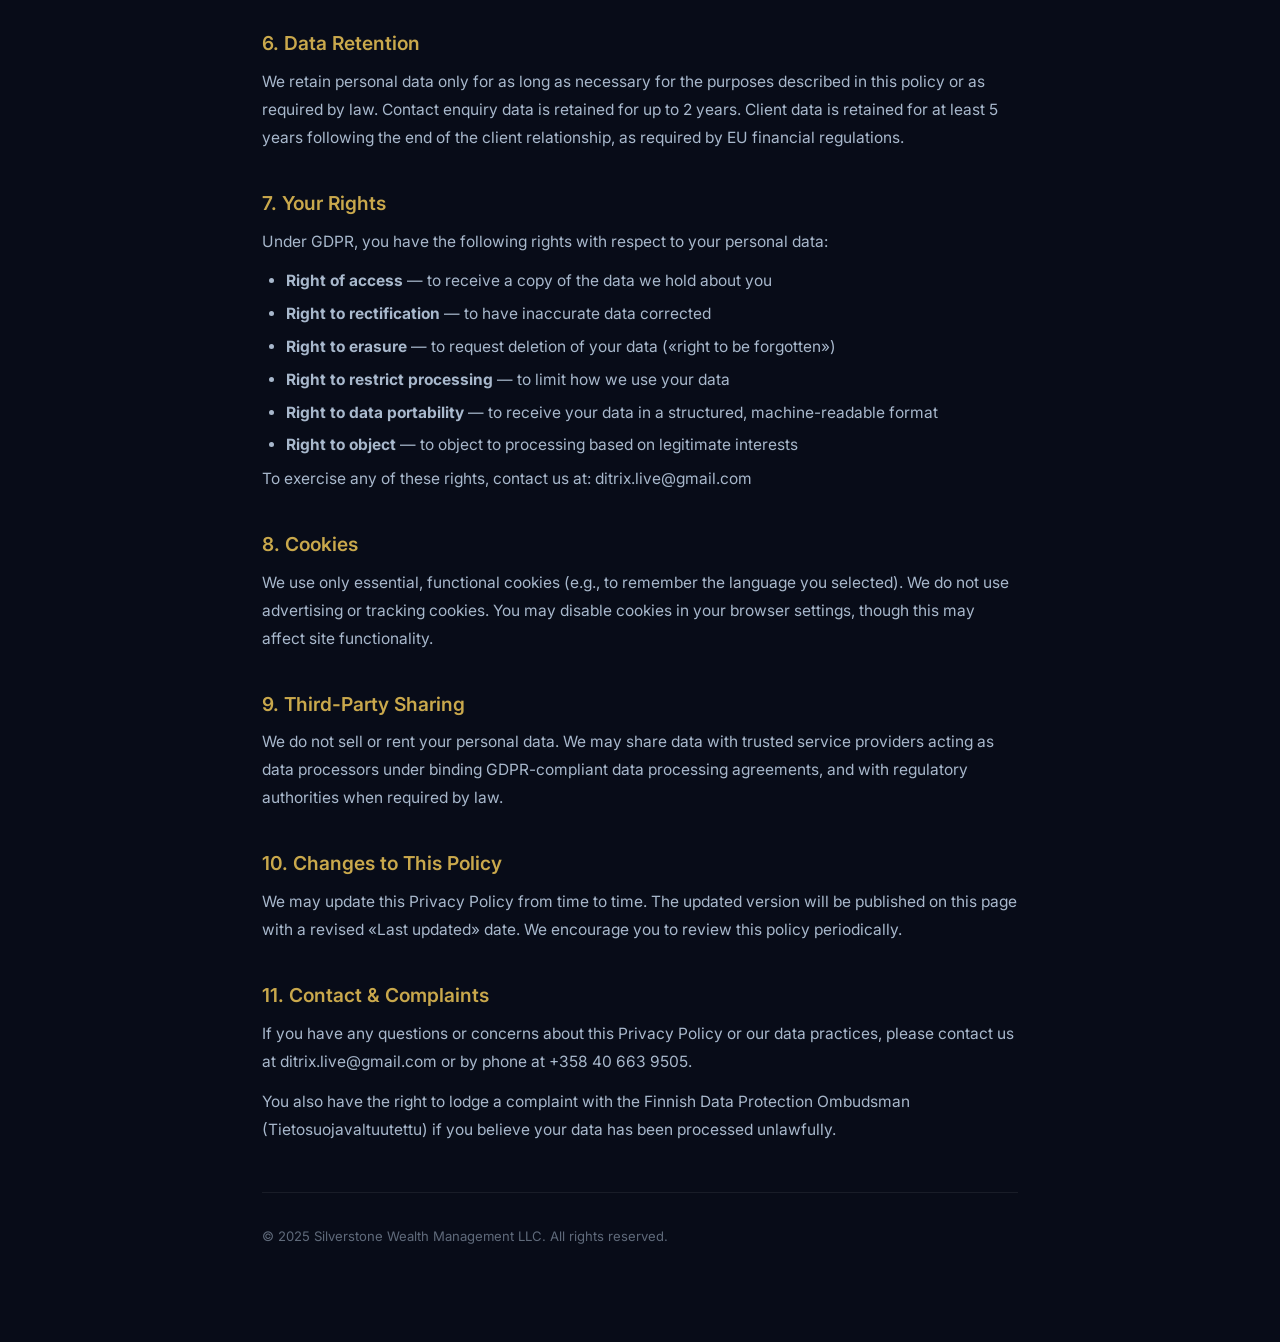
==== commit 8b397578: "Update company name in Privacy Policy" ====
--- a/privacy-policy.html
+++ b/privacy-policy.html
@@ -5,8 +5,8 @@
     <meta charset="UTF-8" />
     <meta name="viewport" content="width=device-width, initial-scale=1.0" />
     <meta name="description"
-        content="Silverstones Privacy Policy — how we collect, use, and protect your personal data in compliance with GDPR." />
-    <title>Privacy Policy | Silverstones</title>
+        content="Silverstone Wealth Management LLC Privacy Policy — how we collect, use, and protect your personal data in compliance with GDPR." />
+    <title>Privacy Policy | Silverstone Wealth Management LLC</title>
     <link rel="stylesheet" href="style.css" />
     <style>
         .pp-wrap {
@@ -88,7 +88,8 @@
 
     <div class="pp-wrap">
         <a href="index.html" class="pp-back">
-            ← <span data-en="Back to Silverstones" data-ru="Назад на сайт">Back to Silverstones</span>
+            ← <span data-en="Back to Silverstone Wealth Management LLC"
+                data-ru="Назад к Silverstone Wealth Management LLC">Back to Silverstone Wealth Management LLC</span>
         </a>
 
         <h1 data-en="Privacy Policy" data-ru="Политика конфиденциальности">Privacy Policy</h1>
@@ -97,9 +98,9 @@
 
         <!-- 1 -->
         <h2 data-en="1. Introduction" data-ru="1. Введение">1. Introduction</h2>
-        <p data-en="Silverstones Investment Management («Silverstones», «we», «our», «us») is committed to protecting your personal data and respecting your privacy in accordance with the General Data Protection Regulation (GDPR) and applicable Finnish and EU law."
-            data-ru="Silverstones Investment Management («Silverstones», «мы», «нас», «наш») обязуется защищать ваши персональные данные и уважать вашу конфиденциальность в соответствии с Общим регламентом о защите данных (GDPR) и применимым финским и европейским законодательством.">
-            Silverstones Investment Management («Silverstones», «we», «our», «us») is committed to protecting your
+        <p data-en="Silverstone Wealth Management LLC («Silverstone», «we», «our», «us») is committed to protecting your personal data and respecting your privacy in accordance with the General Data Protection Regulation (GDPR) and applicable Finnish and EU law."
+            data-ru="Silverstone Wealth Management LLC («Silverstone», «мы», «нас», «наш») обязуется защищать ваши персональные данные и уважать вашу конфиденциальность в соответствии с Общим регламентом о защите данных (GDPR) и применимым финским и европейским законодательством.">
+            Silverstone Wealth Management LLC («Silverstone», «we», «our», «us») is committed to protecting your
             personal data and respecting your privacy in accordance with the General Data Protection Regulation (GDPR)
             and applicable Finnish and EU law.
         </p>
@@ -115,7 +116,7 @@
             data-ru="Контролёром, ответственным за ваши персональные данные, является:">
             The data controller responsible for your personal data is:
         </p>
-        <p><strong>Silverstones Investment Management</strong><br />
+        <p><strong>Silverstone Wealth Management LLC</strong><br />
             Helsinki, Finland — EU<br />
             <a href="mailto:ditrix.live@gmail.com" style="color:var(--gold)">ditrix.live@gmail.com</a><br />
             <a href="tel:+358406639505" style="color:var(--gold)">+358 40 663 9505</a>
@@ -133,17 +134,20 @@
                     data:</strong> full name, title</li>
             <li data-en="<strong>Contact data:</strong> email address, phone number, postal address"
                 data-ru="<strong>Контактные данные:</strong> адрес электронной почты, номер телефона, почтовый адрес">
-                <strong>Contact data:</strong> email address, phone number, postal address</li>
+                <strong>Contact data:</strong> email address, phone number, postal address
+            </li>
             <li data-en="<strong>Financial data:</strong> investment objectives, risk profile, assets under consideration (only when you voluntarily provide this)"
                 data-ru="<strong>Финансовые данные:</strong> инвестиционные цели, риск-профиль, рассматриваемые активы (только при добровольном предоставлении)">
                 <strong>Financial data:</strong> investment objectives, risk profile (only when voluntarily provided)
             </li>
             <li data-en="<strong>Technical data:</strong> IP address, browser type, device type, pages visited (via standard server logs)"
                 data-ru="<strong>Технические данные:</strong> IP-адрес, тип браузера, тип устройства, посещённые страницы (через стандартные серверные журналы)">
-                <strong>Technical data:</strong> IP address, browser type, pages visited (via server logs)</li>
+                <strong>Technical data:</strong> IP address, browser type, pages visited (via server logs)
+            </li>
             <li data-en="<strong>Communication data:</strong> any information you provide via contact form, email, or phone"
                 data-ru="<strong>Данные коммуникаций:</strong> любая информация, предоставленная через форму обратной связи, электронную почту или телефон">
-                <strong>Communication data:</strong> information you provide via contact form, email, or phone</li>
+                <strong>Communication data:</strong> information you provide via contact form, email, or phone
+            </li>
         </ul>
 
         <!-- 4 -->
@@ -183,13 +187,16 @@
                     (Art. 6(1)(a)):</strong> when you submit a contact form</li>
             <li data-en="<strong>Contract (Art. 6(1)(b)):</strong> when processing is necessary to enter into or perform a contract"
                 data-ru="<strong>Договор (ст. 6(1)(б)):</strong> когда обработка необходима для заключения или исполнения договора">
-                <strong>Contract (Art. 6(1)(b)):</strong> to perform a contract</li>
+                <strong>Contract (Art. 6(1)(b)):</strong> to perform a contract
+            </li>
             <li data-en="<strong>Legal obligation (Art. 6(1)(c)):</strong> AML, KYC, and other regulatory requirements"
                 data-ru="<strong>Юридическое обязательство (ст. 6(1)(в)):</strong> ПОД/ФТ, KYC и иные регуляторные требования">
-                <strong>Legal obligation (Art. 6(1)(c)):</strong> AML, KYC, regulatory compliance</li>
+                <strong>Legal obligation (Art. 6(1)(c)):</strong> AML, KYC, regulatory compliance
+            </li>
             <li data-en="<strong>Legitimate interests (Art. 6(1)(f)):</strong> website analytics and fraud prevention"
                 data-ru="<strong>Законные интересы (ст. 6(1)(ф)):</strong> аналитика сайта и предотвращение мошенничества">
-                <strong>Legitimate interests (Art. 6(1)(f)):</strong> website analytics and fraud prevention</li>
+                <strong>Legitimate interests (Art. 6(1)(f)):</strong> website analytics and fraud prevention
+            </li>
         </ul>
 
         <!-- 6 -->
@@ -210,22 +217,27 @@
         <ul>
             <li data-en="<strong>Right of access</strong> — to receive a copy of the data we hold about you"
                 data-ru="<strong>Право на доступ</strong> — получить копию данных, которые мы о вас храним">
-                <strong>Right of access</strong></li>
+                <strong>Right of access</strong>
+            </li>
             <li data-en="<strong>Right to rectification</strong> — to have inaccurate data corrected"
                 data-ru="<strong>Право на исправление</strong> — исправить неточные данные"><strong>Right to
                     rectification</strong></li>
             <li data-en="<strong>Right to erasure</strong> — to request deletion of your data («right to be forgotten»)"
                 data-ru="<strong>Право на удаление</strong> — запросить удаление данных («право быть забытым»)">
-                <strong>Right to erasure</strong></li>
+                <strong>Right to erasure</strong>
+            </li>
             <li data-en="<strong>Right to restrict processing</strong> — to limit how we use your data"
                 data-ru="<strong>Право на ограничение обработки</strong> — ограничить способы использования ваших данных">
-                <strong>Right to restrict processing</strong></li>
+                <strong>Right to restrict processing</strong>
+            </li>
             <li data-en="<strong>Right to data portability</strong> — to receive your data in a structured, machine-readable format"
                 data-ru="<strong>Право на переносимость данных</strong> — получить данные в структурированном машиночитаемом формате">
-                <strong>Right to data portability</strong></li>
+                <strong>Right to data portability</strong>
+            </li>
             <li data-en="<strong>Right to object</strong> — to object to processing based on legitimate interests"
                 data-ru="<strong>Право на возражение</strong> — возразить против обработки на основе законных интересов">
-                <strong>Right to object</strong></li>
+                <strong>Right to object</strong>
+            </li>
         </ul>
         <p data-en="To exercise any of these rights, contact us at: ditrix.live@gmail.com"
             data-ru="Для реализации любого из этих прав свяжитесь с нами: ditrix.live@gmail.com">
@@ -274,9 +286,9 @@
 
         <p
             style="margin-top:3rem; padding-top:2rem; border-top:1px solid rgba(255,255,255,0.07); font-size:0.82rem; color:rgba(168,184,204,0.55)">
-            <span data-en="© 2025 Silverstones Investment Management. All rights reserved."
-                data-ru="© 2025 Silverstones Investment Management. Все права защищены.">
-                © 2025 Silverstones Investment Management. All rights reserved.
+            <span data-en="© 2025 Silverstone Wealth Management LLC. All rights reserved."
+                data-ru="© 2025 Silverstone Wealth Management LLC. Все права защищены.">
+                © 2025 Silverstone Wealth Management LLC. All rights reserved.
             </span>
         </p>
     </div>
